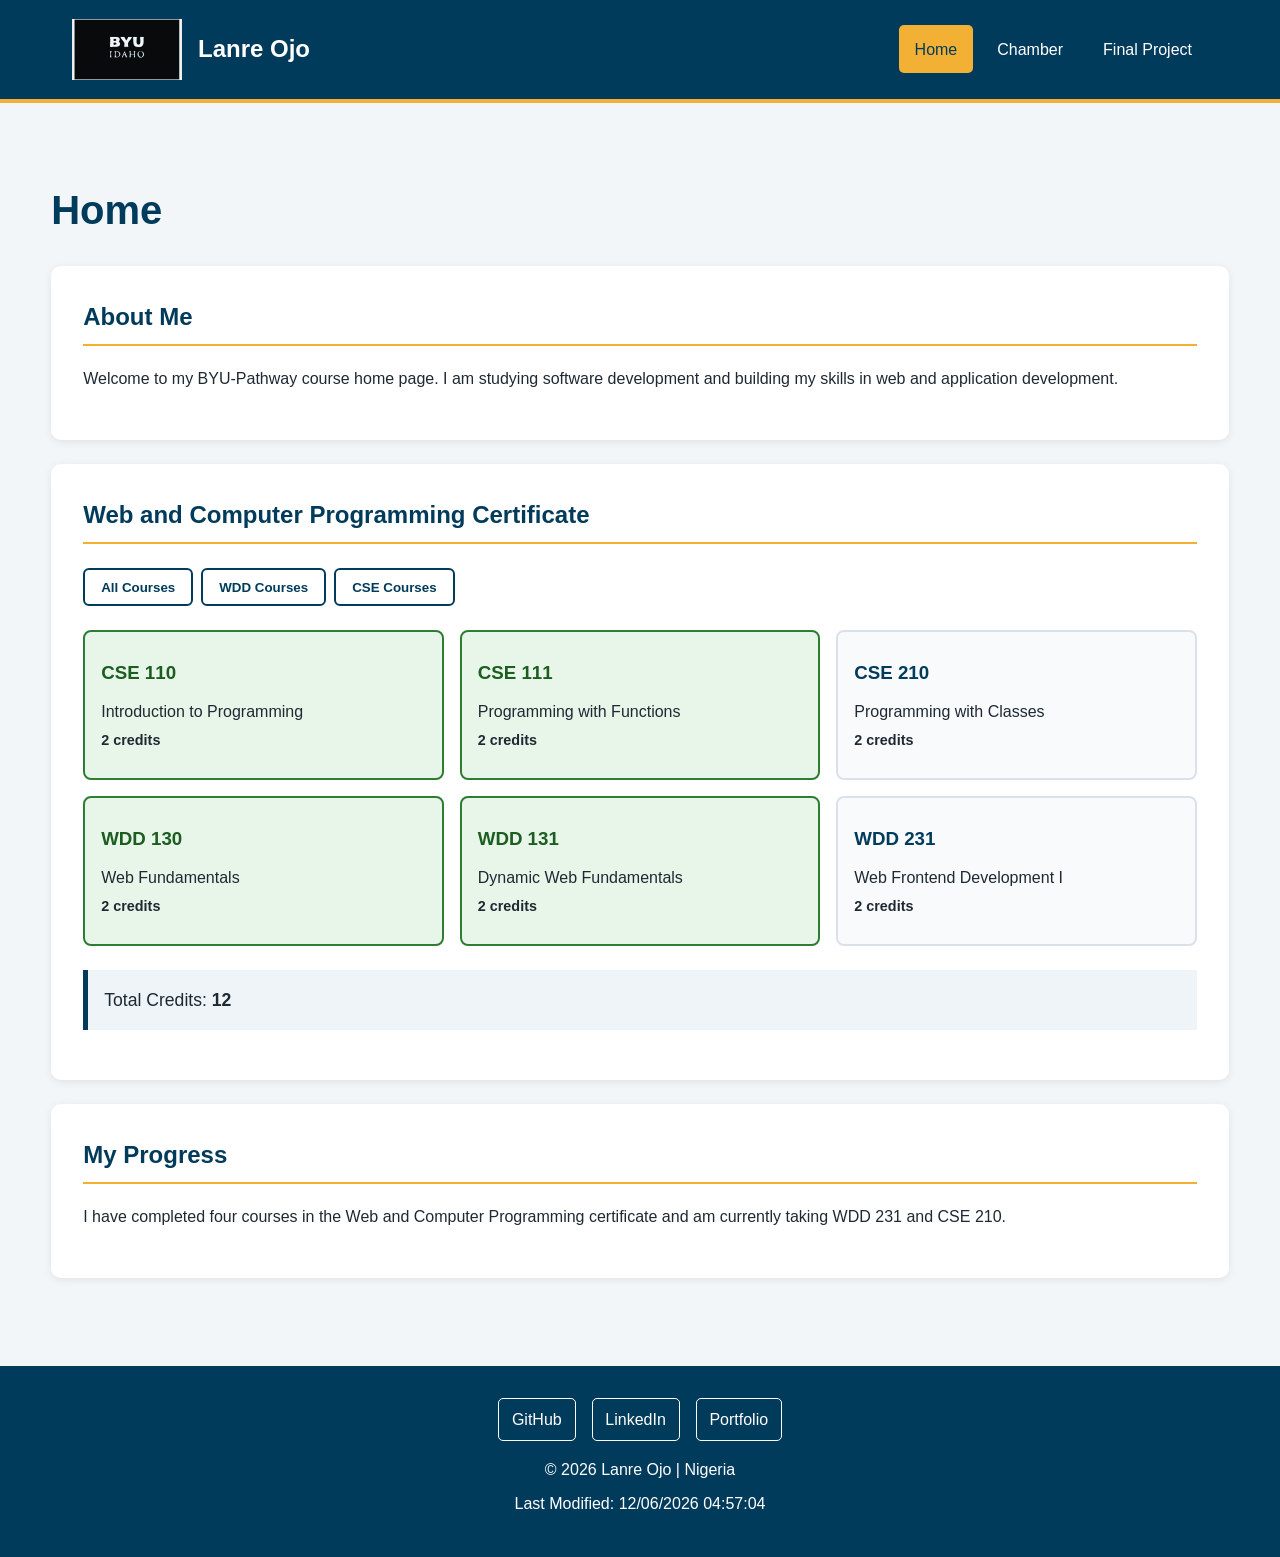
==== index.html @ bd8861b9 "w01 assignment" ====
<!DOCTYPE html>
<html lang="en">

<head>
    <meta charset="UTF-8">
    <meta name="viewport" content="width=device-width, initial-scale=1.0">
    <meta name="description" content="Lanre Ojo's WDD231 course home page for BYU-Pathway Worldwide.">
    <meta name="author" content="Lanre Ojo">

    <title>Lanre Ojo | WDD231 Course Home</title>

    <link rel="stylesheet" href="styles/small.css">
    <link rel="stylesheet" href="styles/large.css">

    <script src="scripts/navigation.js" defer></script>
    <script src="scripts/date.js" defer></script>
    <script src="scripts/courses.js" defer></script>
</head>

<body>
    <header>
        <div class="header-content">
            <img src="images/byui-logo.svg" alt="BYU-Idaho logo">

            <span>Lanre Ojo</span>

            <button id="menu-button" aria-label="Open navigation menu">☰</button>

            <nav id="navigation">
                <a href="index.html" class="active">Home</a>
                <a href="#">Chamber</a>
                <a href="#">Final Project</a>
            </nav>
        </div>
    </header>

    <main>
        <h1>Home</h1>

        <section class="about-section">
            <h2>About Me</h2>
            <p>
                Welcome to my BYU-Pathway course home page. I am studying
                software development and building my skills in web and
                application development.
            </p>
        </section>

        <section class="course-section">
            <h2>Web and Computer Programming Certificate</h2>

            <div id="course-filters">
                <button id="all-courses">All Courses</button>
                <button id="wdd-courses">WDD Courses</button>
                <button id="cse-courses">CSE Courses</button>
            </div>

            <div id="course-container"></div>

            <p class="credits">
                Total Credits:
                <strong><span id="total-credits">0</span></strong>
            </p>
        </section>

        <section class="current-section">
            <h2>My Progress</h2>
            <p>
                I have completed four courses in the Web and Computer
                Programming certificate and am currently taking WDD 231 and
                CSE 210.
            </p>
        </section>
    </main>

    <footer>
        <div class="social-links">
            <a href="https://github.com/lanre4444" target="_blank" rel="noopener noreferrer">
                GitHub
            </a>

            <a href="#" target="_blank" rel="noopener noreferrer">
                LinkedIn
            </a>

            <a href="#" target="_blank" rel="noopener noreferrer">
                Portfolio
            </a>
        </div>

        <p>
            &copy; <span id="current-year"></span> Lanre Ojo | Nigeria
        </p>

        <p>
            Last Modified:
            <span id="last-modified"></span>
        </p>
    </footer>
</body>

</html>
---- styles/small.css ----
/* ==============================
   General Styles
   ============================== */

* {
    box-sizing: border-box;
}

body {
    margin: 0;
    font-family: Arial, sans-serif;
    line-height: 1.6;
    color: #1f2933;
    background-color: #f3f6f9;
}

header {
    background-color: #003b5c;
    color: white;
    border-bottom: 4px solid #f2b134;
}

.header-content {
    max-width: 1200px;
    margin: 0 auto;
    padding: 1rem;
    display: grid;
    grid-template-columns: auto 1fr auto;
    align-items: center;
    gap: 1rem;
}

header img {
    width: 90px;
    height: auto;
}

header span {
    font-size: 1.25rem;
    font-weight: bold;
}

#menu-button {
    background: none;
    border: 2px solid white;
    color: white;
    font-size: 1.4rem;
    padding: 0.3rem 0.6rem;
    border-radius: 5px;
}

nav {
    display: none;
    grid-column: 1 / -1;
}

nav.open {
    display: flex;
    flex-direction: column;
}

nav a {
    color: white;
    text-decoration: none;
    padding: 0.8rem;
    text-align: center;
    border-radius: 5px;
}

nav a:hover,
nav a.active {
    background-color: #f2b134;
    color: #003b5c;
}


/* ==============================
   Main Content
   ============================== */

main {
    width: min(92%, 1200px);
    margin: 0 auto;
    padding: 2rem 0 3rem;
}

h1 {
    color: #003b5c;
    font-size: 2rem;
    margin-bottom: 1.5rem;
}

section {
    background-color: white;
    margin-bottom: 1.5rem;
    padding: 1.5rem;
    border-radius: 10px;
    box-shadow: 0 2px 8px rgba(0, 0, 0, 0.08);
}

section h2 {
    margin-top: 0;
    color: #003b5c;
    border-bottom: 2px solid #f2b134;
    padding-bottom: 0.5rem;
}


/* ==============================
   Course Filters
   ============================== */

#course-filters {
    display: flex;
    flex-wrap: wrap;
    gap: 0.5rem;
    margin: 1.5rem 0;
}

#course-filters button {
    border: 2px solid #003b5c;
    background-color: white;
    color: #003b5c;
    padding: 0.6rem 1rem;
    border-radius: 6px;
    font-weight: bold;
    cursor: pointer;
}

#course-filters button:hover {
    background-color: #003b5c;
    color: white;
}


/* ==============================
   Course Cards
   ============================== */

#course-container {
    display: grid;
    gap: 1rem;
}

.course-card {
    border: 2px solid #d9e2ec;
    border-radius: 8px;
    padding: 1rem;
    background-color: #f8fafc;
}

.course-card h3 {
    margin: 0 0 0.4rem;
    color: #003b5c;
}

.course-card p {
    margin: 0.3rem 0;
}

.course-card span {
    font-size: 0.9rem;
    font-weight: bold;
}

.course-card.completed {
    background-color: #e8f5e9;
    border-color: #2e7d32;
}

.course-card.completed h3 {
    color: #1b5e20;
}

.credits {
    margin-top: 1.5rem;
    padding: 1rem;
    background-color: #eef4f8;
    border-left: 5px solid #003b5c;
    font-size: 1.1rem;
}


/* ==============================
   Footer
   ============================== */

footer {
    background-color: #003b5c;
    color: white;
    text-align: center;
    padding: 2rem 1rem;
}

footer p {
    margin: 0.5rem 0;
}

.social-links {
    display: flex;
    justify-content: center;
    flex-wrap: wrap;
    gap: 1rem;
    margin-bottom: 1rem;
}

.social-links a {
    color: white;
    text-decoration: none;
    padding: 0.5rem 0.8rem;
    border: 1px solid white;
    border-radius: 5px;
}

.social-links a:hover {
    background-color: #f2b134;
    color: #003b5c;
}
---- styles/large.css ----
@media screen and (min-width: 700px) {

    /* ==============================
       Header and Navigation
       ============================== */

    .header-content {
        grid-template-columns: auto auto 1fr;
        padding: 1.2rem 2rem;
    }

    header img {
        width: 110px;
    }

    header span {
        font-size: 1.5rem;
    }

    #menu-button {
        display: none;
    }

    nav,
    nav.open {
        display: flex;
        flex-direction: row;
        justify-content: flex-end;
        gap: 0.5rem;
        grid-column: auto;
    }

    nav a {
        padding: 0.7rem 1rem;
    }


    /* ==============================
       Main Content
       ============================== */

    main {
        padding: 3rem 0 4rem;
    }

    h1 {
        font-size: 2.5rem;
    }

    section {
        padding: 2rem;
    }


    /* ==============================
       Course Cards
       ============================== */

    #course-container {
        grid-template-columns: repeat(3, 1fr);
    }

    .course-card {
        min-height: 150px;
        display: flex;
        flex-direction: column;
        justify-content: center;
    }
}
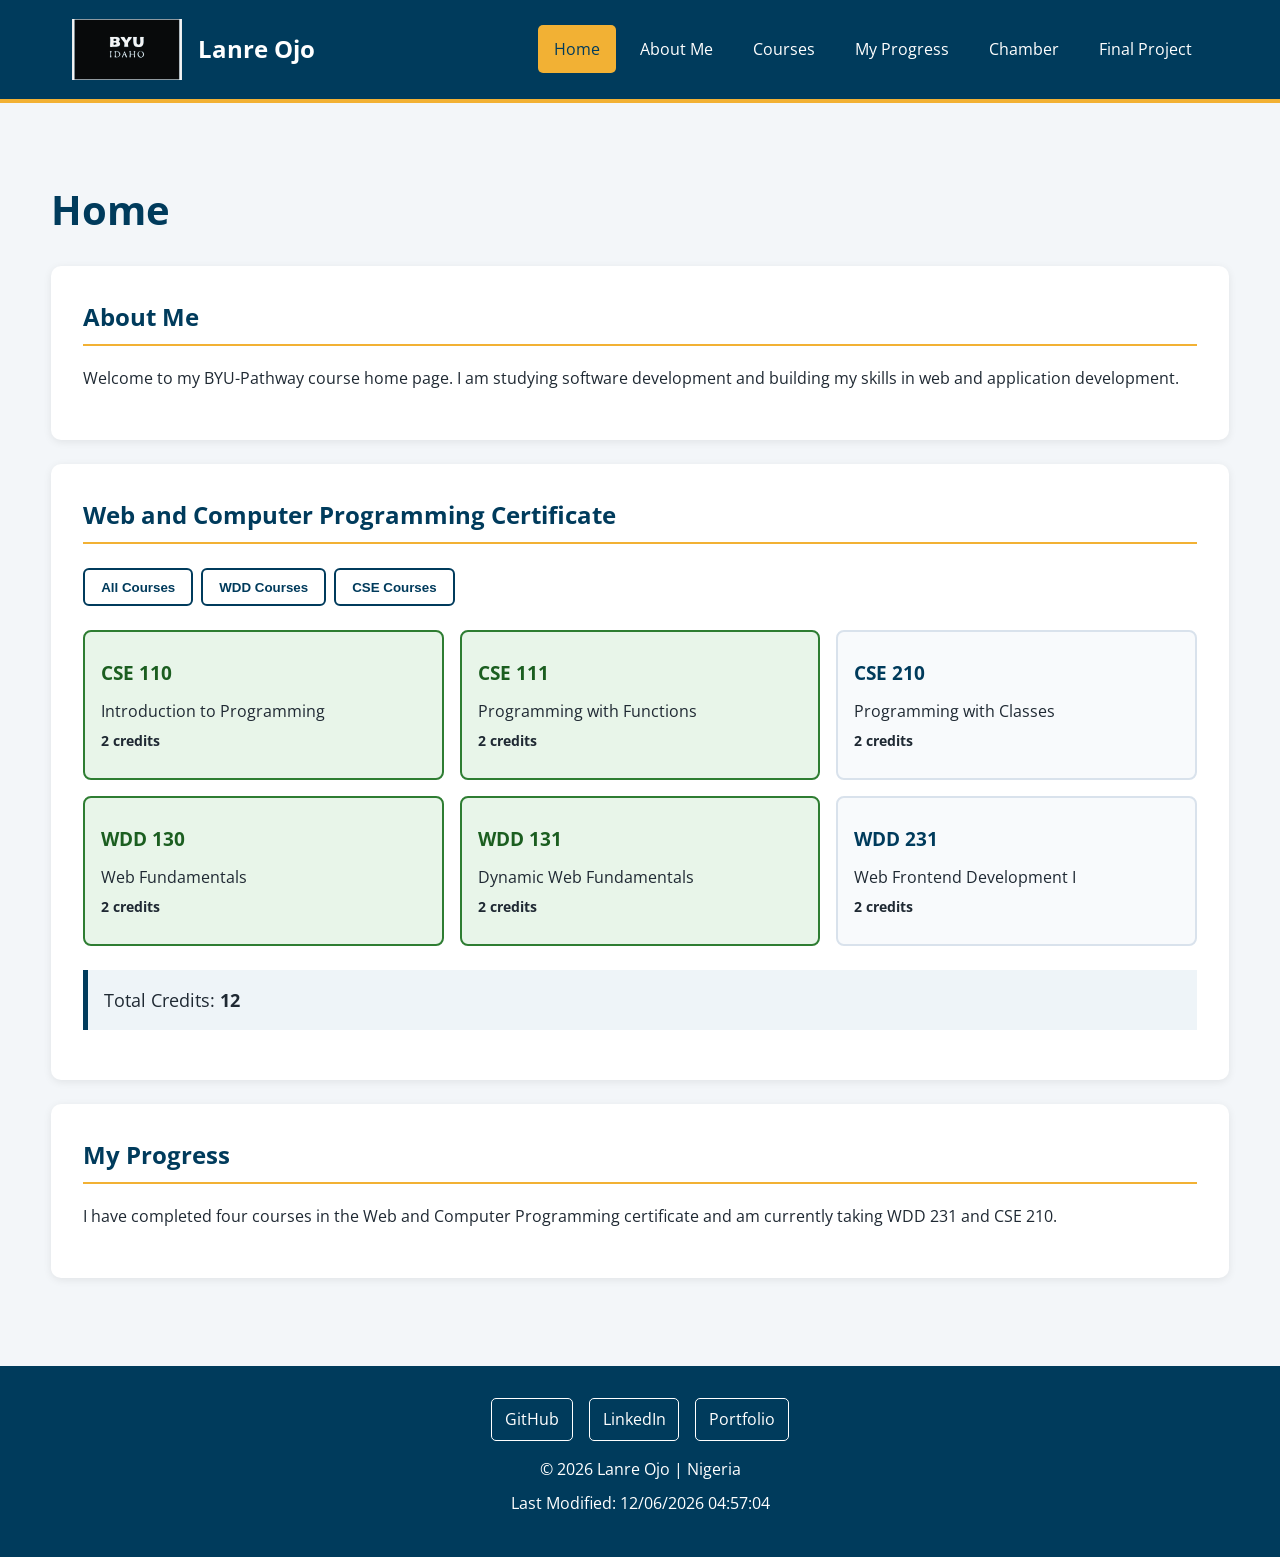
==== commit bc0d0a92: "w01 update" ====
--- a/index.html
+++ b/index.html
@@ -8,6 +8,10 @@
     <meta name="author" content="Lanre Ojo">
 
     <title>Lanre Ojo | WDD231 Course Home</title>
+
+    <link rel="preconnect" href="https://fonts.googleapis.com">
+    <link rel="preconnect" href="https://fonts.gstatic.com" crossorigin>
+    <link href="https://fonts.googleapis.com/css2?family=Open+Sans:wght@400;600;700&display=swap" rel="stylesheet">
 
     <link rel="stylesheet" href="styles/small.css">
     <link rel="stylesheet" href="styles/large.css">
@@ -24,10 +28,15 @@
 
             <span>Lanre Ojo</span>
 
-            <button id="menu-button" aria-label="Open navigation menu">☰</button>
+            <button id="menu-button" type="button" aria-label="Open navigation menu" aria-expanded="false">
+                ☰
+            </button>
 
             <nav id="navigation">
                 <a href="index.html" class="active">Home</a>
+                <a href="#about-me">About Me</a>
+                <a href="#courses">Courses</a>
+                <a href="#progress">My Progress</a>
                 <a href="#">Chamber</a>
                 <a href="#">Final Project</a>
             </nav>
@@ -37,16 +46,15 @@
     <main>
         <h1>Home</h1>
 
-        <section class="about-section">
+        <section id="about-me" class="about-section">
             <h2>About Me</h2>
             <p>
-                Welcome to my BYU-Pathway course home page. I am studying
-                software development and building my skills in web and
-                application development.
+                Welcome to my BYU-Pathway course home page. I am studying software
+                development and building my skills in web and application development.
             </p>
         </section>
 
-        <section class="course-section">
+        <section id="courses" class="course-section">
             <h2>Web and Computer Programming Certificate</h2>
 
             <div id="course-filters">
@@ -63,12 +71,11 @@
             </p>
         </section>
 
-        <section class="current-section">
+        <section id="progress" class="current-section">
             <h2>My Progress</h2>
             <p>
-                I have completed four courses in the Web and Computer
-                Programming certificate and am currently taking WDD 231 and
-                CSE 210.
+                I have completed four courses in the Web and Computer Programming
+                certificate and am currently taking WDD 231 and CSE 210.
             </p>
         </section>
     </main>
--- a/styles/small.css
+++ b/styles/small.css
@@ -8,7 +8,7 @@
 
 body {
     margin: 0;
-    font-family: Arial, sans-serif;
+    font-family: "Open Sans", sans-serif;
     line-height: 1.6;
     color: #1f2933;
     background-color: #f3f6f9;
